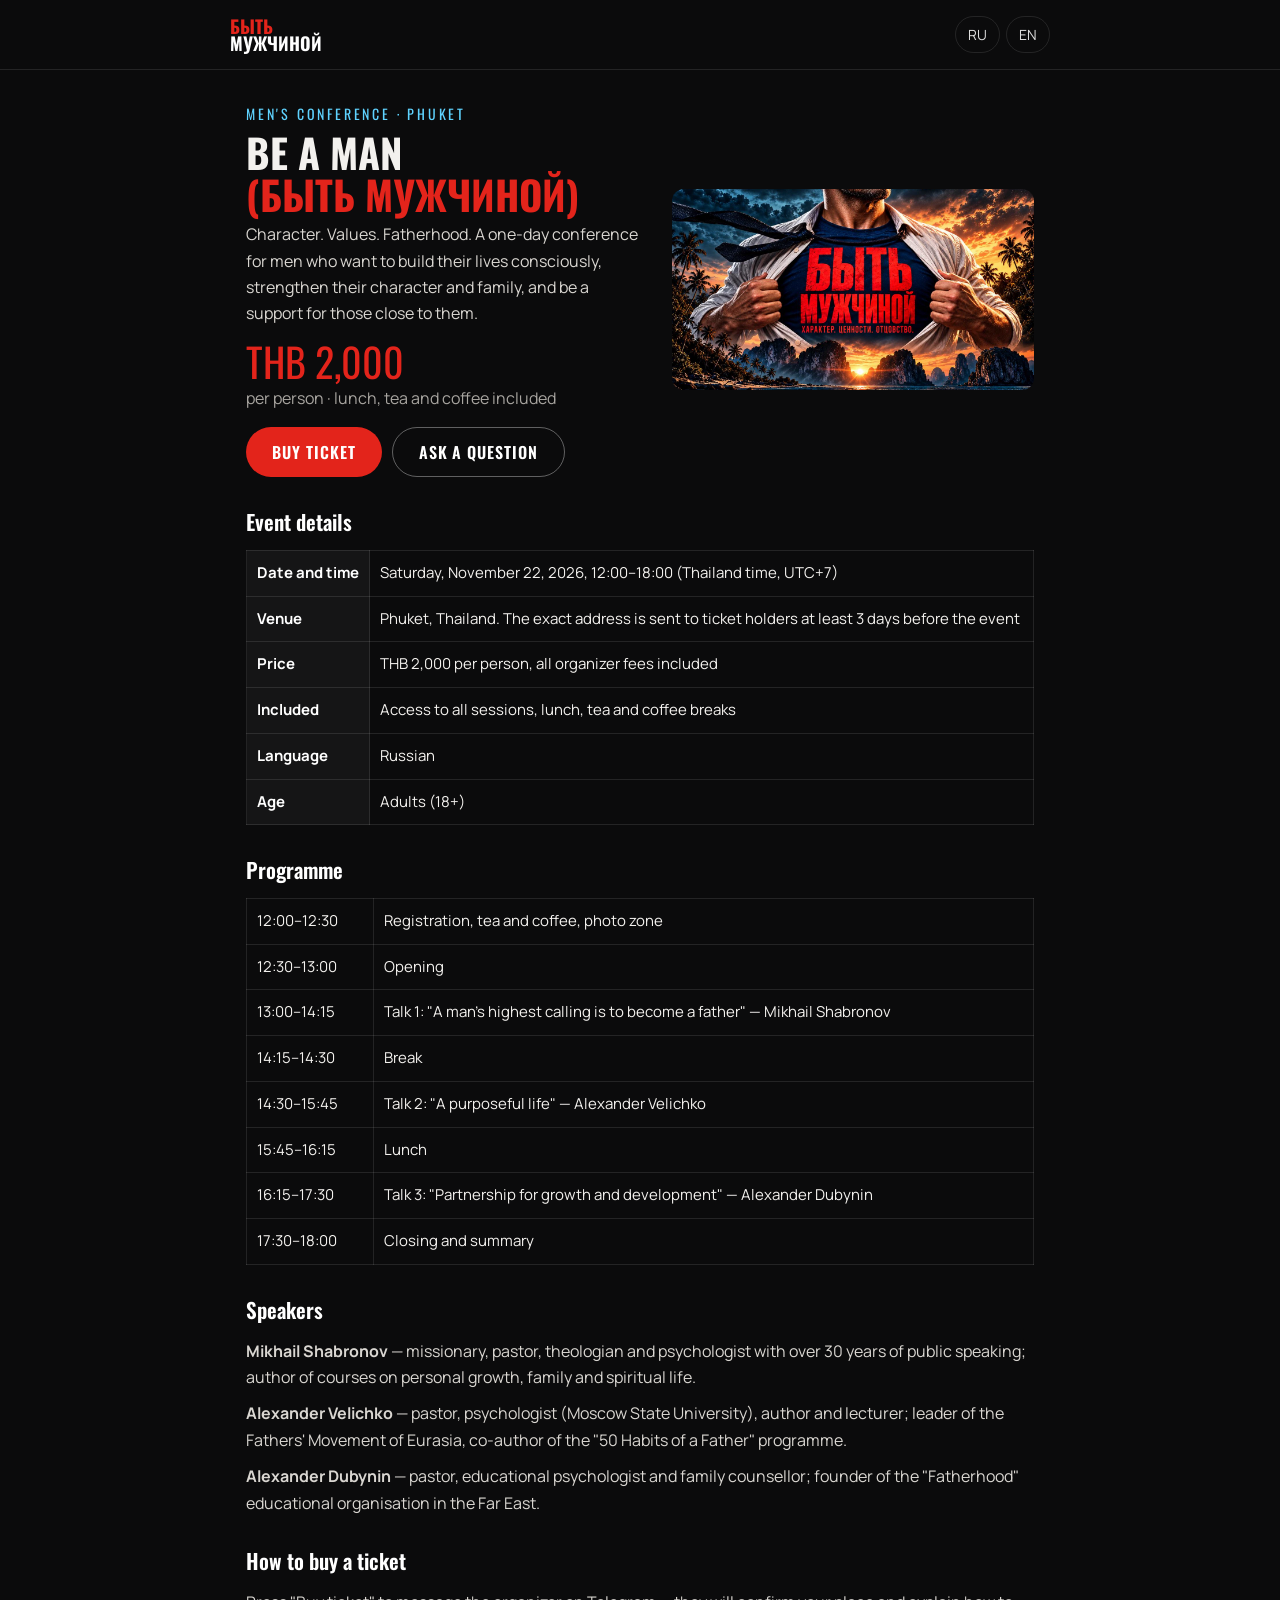
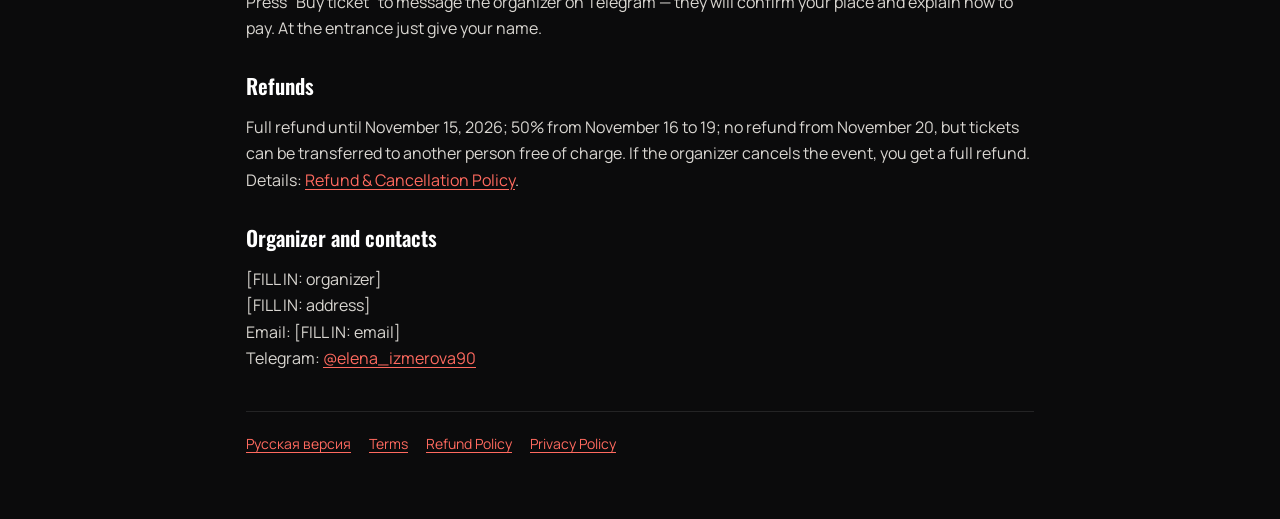
==== en.html @ 82b15151 "Под проверку Stripe: данные организатора в одном месте (legal/org.js), контакты внизу, цена в THB, а" ====
<!doctype html>
<html lang="en">
<head>
<meta charset="utf-8">
<meta name="viewport" content="width=device-width, initial-scale=1">
<title>Be a Man — Men's Conference, Phuket, November 22, 2026</title>
<meta name="description" content="One-day men's conference in Phuket on November 22, 2026. Character, values, fatherhood. Ticket THB 2,000, lunch included.">
<link rel="alternate" hreflang="ru" href="https://bemen.club/">
<script src="legal/org.js"></script>
<link href="https://fonts.googleapis.com/css2?family=Oswald:wght@600;700&family=Manrope:wght@400;600&display=swap" rel="stylesheet">
<link rel="stylesheet" href="legal/legal.css">
<style>
.hero{display:grid;grid-template-columns:1.1fr 1fr;gap:28px;align-items:center;margin-bottom:12px}
.hero img{width:100%;height:auto;border-radius:12px;display:block}
.kick{color:#5fd3ff;font-family:'Oswald',Impact,sans-serif;text-transform:uppercase;letter-spacing:.2em;font-size:14px;margin-bottom:6px}
.price{font-family:'Oswald',Impact,sans-serif;font-size:40px;color:var(--red);line-height:1;margin:14px 0 4px}
.cta{display:flex;flex-wrap:wrap;gap:10px;margin-top:16px}
.ghost{background:transparent;border:1.5px solid rgba(255,255,255,.35)}
.alt{display:inline-block;margin-top:10px;font-size:14px;color:var(--muted)}
.alt[hidden]{display:none}
@media (max-width:700px){.hero{grid-template-columns:1fr}}
</style>
</head>
<body>
<div class="top"><div class="in"><a class="logo" href="/"><b>Быть</b>мужчиной</a><nav class="lang"><a href="/" lang="ru">RU</a><a href="en.html">EN</a></nav></div></div>
<main>
<section class="hero">
  <div>
    <p class="kick">Men's conference · Phuket</p>
    <h1>Be a Man<br><span style="color:var(--red)">(Быть мужчиной)</span></h1>
    <p>Character. Values. Fatherhood. A one-day conference for men who want to build their lives consciously, strengthen their character and family, and be a support for those close to them.</p>
    <p class="price">THB 2,000</p>
    <p style="color:var(--muted)">per person · lunch, tea and coffee included</p>
    <div class="cta">
      <a class="btn" id="buy" href="#">Buy ticket</a>
      <a class="btn ghost" id="ask" href="#" target="_blank" rel="noopener">Ask a question</a>
    </div>
    <a class="alt" id="alt" href="#" target="_blank" rel="noopener" hidden>Card not accepted? Other payment options →</a>
  </div>
  <img src="img/hero-wide.webp" alt="A man opening his shirt to reveal the words 'Be a Man. Character. Values. Fatherhood.'" width="1254" height="695">
</section>

<h2>Event details</h2>
<table>
<tr><th>Date and time</th><td>Saturday, November 22, 2026, 12:00–18:00 (Thailand time, UTC+7)</td></tr>
<tr><th>Venue</th><td>Phuket, Thailand. The exact address is sent to ticket holders at least 3 days before the event</td></tr>
<tr><th>Price</th><td>THB 2,000 per person, all organizer fees included</td></tr>
<tr><th>Included</th><td>Access to all sessions, lunch, tea and coffee breaks</td></tr>
<tr><th>Language</th><td>Russian</td></tr>
<tr><th>Age</th><td>Adults (18+)</td></tr>
</table>

<h2>Programme</h2>
<table>
<tr><td>12:00–12:30</td><td>Registration, tea and coffee, photo zone</td></tr>
<tr><td>12:30–13:00</td><td>Opening</td></tr>
<tr><td>13:00–14:15</td><td>Talk 1: "A man's highest calling is to become a father" — Mikhail Shabronov</td></tr>
<tr><td>14:15–14:30</td><td>Break</td></tr>
<tr><td>14:30–15:45</td><td>Talk 2: "A purposeful life" — Alexander Velichko</td></tr>
<tr><td>15:45–16:15</td><td>Lunch</td></tr>
<tr><td>16:15–17:30</td><td>Talk 3: "Partnership for growth and development" — Alexander Dubynin</td></tr>
<tr><td>17:30–18:00</td><td>Closing and summary</td></tr>
</table>

<h2>Speakers</h2>
<p><b>Mikhail Shabronov</b> — missionary, pastor, theologian and psychologist with over 30 years of public speaking; author of courses on personal growth, family and spiritual life.</p>
<p><b>Alexander Velichko</b> — pastor, psychologist (Moscow State University), author and lecturer; leader of the Fathers' Movement of Eurasia, co-author of the "50 Habits of a Father" programme.</p>
<p><b>Alexander Dubynin</b> — pastor, educational psychologist and family counsellor; founder of the "Fatherhood" educational organisation in the Far East.</p>

<h2>How to buy a ticket</h2>
<p id="how">Press "Buy ticket", pay by card on the secure Stripe checkout page, and you will receive a receipt by email — this is your ticket. Your name is added to the attendee list; at the entrance just give your name. No physical ticket is needed.</p>

<h2>Refunds</h2>
<p>Full refund until November 15, 2026; 50% from November 16 to 19; no refund from November 20, but tickets can be transferred to another person free of charge. If the organizer cancels the event, you get a full refund. Details: <a href="legal/refund.html#en">Refund &amp; Cancellation Policy</a>.</p>

<h2>Organizer and contacts</h2>
<p><span data-org="nameEn">[FILL IN: organizer]</span><span data-org-if="reg" hidden>, reg. no. <span data-org="reg"></span></span><br>
<span data-org="address">[FILL IN: address]</span><br>
Email: <span data-org="email">[FILL IN: email]</span><span data-org-if="phone" hidden> · Phone: <span data-org="phone"></span></span><br>
Telegram: <a href="https://t.me/elena_izmerova90">@elena_izmerova90</a></p>

<div class="links"><a href="/" lang="ru">Русская версия</a><a href="legal/terms.html#en">Terms</a><a href="legal/refund.html#en">Refund Policy</a><a href="legal/privacy.html#en">Privacy Policy</a></div>
</main>
<script>
(() => {
  const tg = t => 'https://t.me/elena_izmerova90?text=' + encodeURIComponent(t);
  const buy = document.getElementById('buy');
  document.getElementById('ask').href = tg('Hello! I have a question about the "Be a Man" conference on November 22.');
  if (window.PAY_LINK) {
    buy.href = window.PAY_LINK;
    const alt = document.getElementById('alt');
    alt.href = tg('Hello! I want to buy a ticket for "Be a Man" on November 22, but my card is not accepted. How else can I pay?');
    alt.hidden = false;
  } else {
    buy.href = tg('Hello! I want to buy a ticket for the "Be a Man" conference on November 22. How can I pay?');
    buy.target = '_blank'; buy.rel = 'noopener';
    document.getElementById('how').textContent = 'Press "Buy ticket" to message the organizer on Telegram — they will confirm your place and explain how to pay. At the entrance just give your name.';
  }
})();
</script>
</body>
</html>
---- legal/legal.css ----
:root{--bg:#0b0b0c;--text:#f3f1ee;--muted:#a8a5a0;--red:#e3241b;--line:rgba(255,255,255,.1)}
*{box-sizing:border-box;margin:0;padding:0}
body{background:var(--bg);color:var(--text);font-family:'Manrope',system-ui,sans-serif;font-size:16px;line-height:1.65;-webkit-text-size-adjust:100%}
a{color:#ff6a5f;text-underline-offset:3px}
.top{border-bottom:1px solid var(--line);padding:16px}
.top .in{max-width:820px;margin:0 auto;display:flex;align-items:center;justify-content:space-between;gap:12px;flex-wrap:wrap}
.logo{font-family:'Oswald',Impact,sans-serif;font-weight:700;text-transform:uppercase;line-height:.9;font-size:18px;color:#fff;text-decoration:none}
.logo b{color:var(--red);display:block}
.lang{display:flex;gap:6px}
.lang a{padding:6px 12px;border:1px solid var(--line);border-radius:999px;color:#ddd;text-decoration:none;font-size:14px}
main{max-width:820px;margin:0 auto;padding:32px 16px 64px}
h1{font-family:'Oswald',Impact,sans-serif;text-transform:uppercase;font-size:clamp(28px,5vw,40px);line-height:1.05;margin-bottom:6px}
.upd{color:var(--muted);font-size:14px;margin-bottom:28px}
h2{font-family:'Oswald',Impact,sans-serif;font-weight:600;font-size:21px;margin:28px 0 10px;color:#fff}
p,li{color:#d9d6d1;margin-bottom:10px}
ul{padding-left:20px;margin-bottom:10px}
.box{border:1px solid rgba(227,36,27,.5);background:rgba(227,36,27,.08);border-radius:12px;padding:16px 18px;margin:18px 0}
.box p:last-child{margin-bottom:0}
table{width:100%;border-collapse:collapse;margin:10px 0 16px;font-size:15px}
td,th{border:1px solid var(--line);padding:10px;text-align:left;vertical-align:top}
th{color:#fff;background:rgba(255,255,255,.04)}
.en{margin-top:56px;padding-top:32px;border-top:2px solid var(--line)}
.links{margin-top:40px;padding-top:20px;border-top:1px solid var(--line);font-size:14px;color:var(--muted);display:flex;flex-wrap:wrap;gap:8px 18px}
.btn{display:inline-flex;align-items:center;justify-content:center;min-height:50px;padding:0 26px;border-radius:999px;background:var(--red);color:#fff;text-decoration:none;font-family:'Oswald',Impact,sans-serif;text-transform:uppercase;letter-spacing:.06em;font-weight:600}
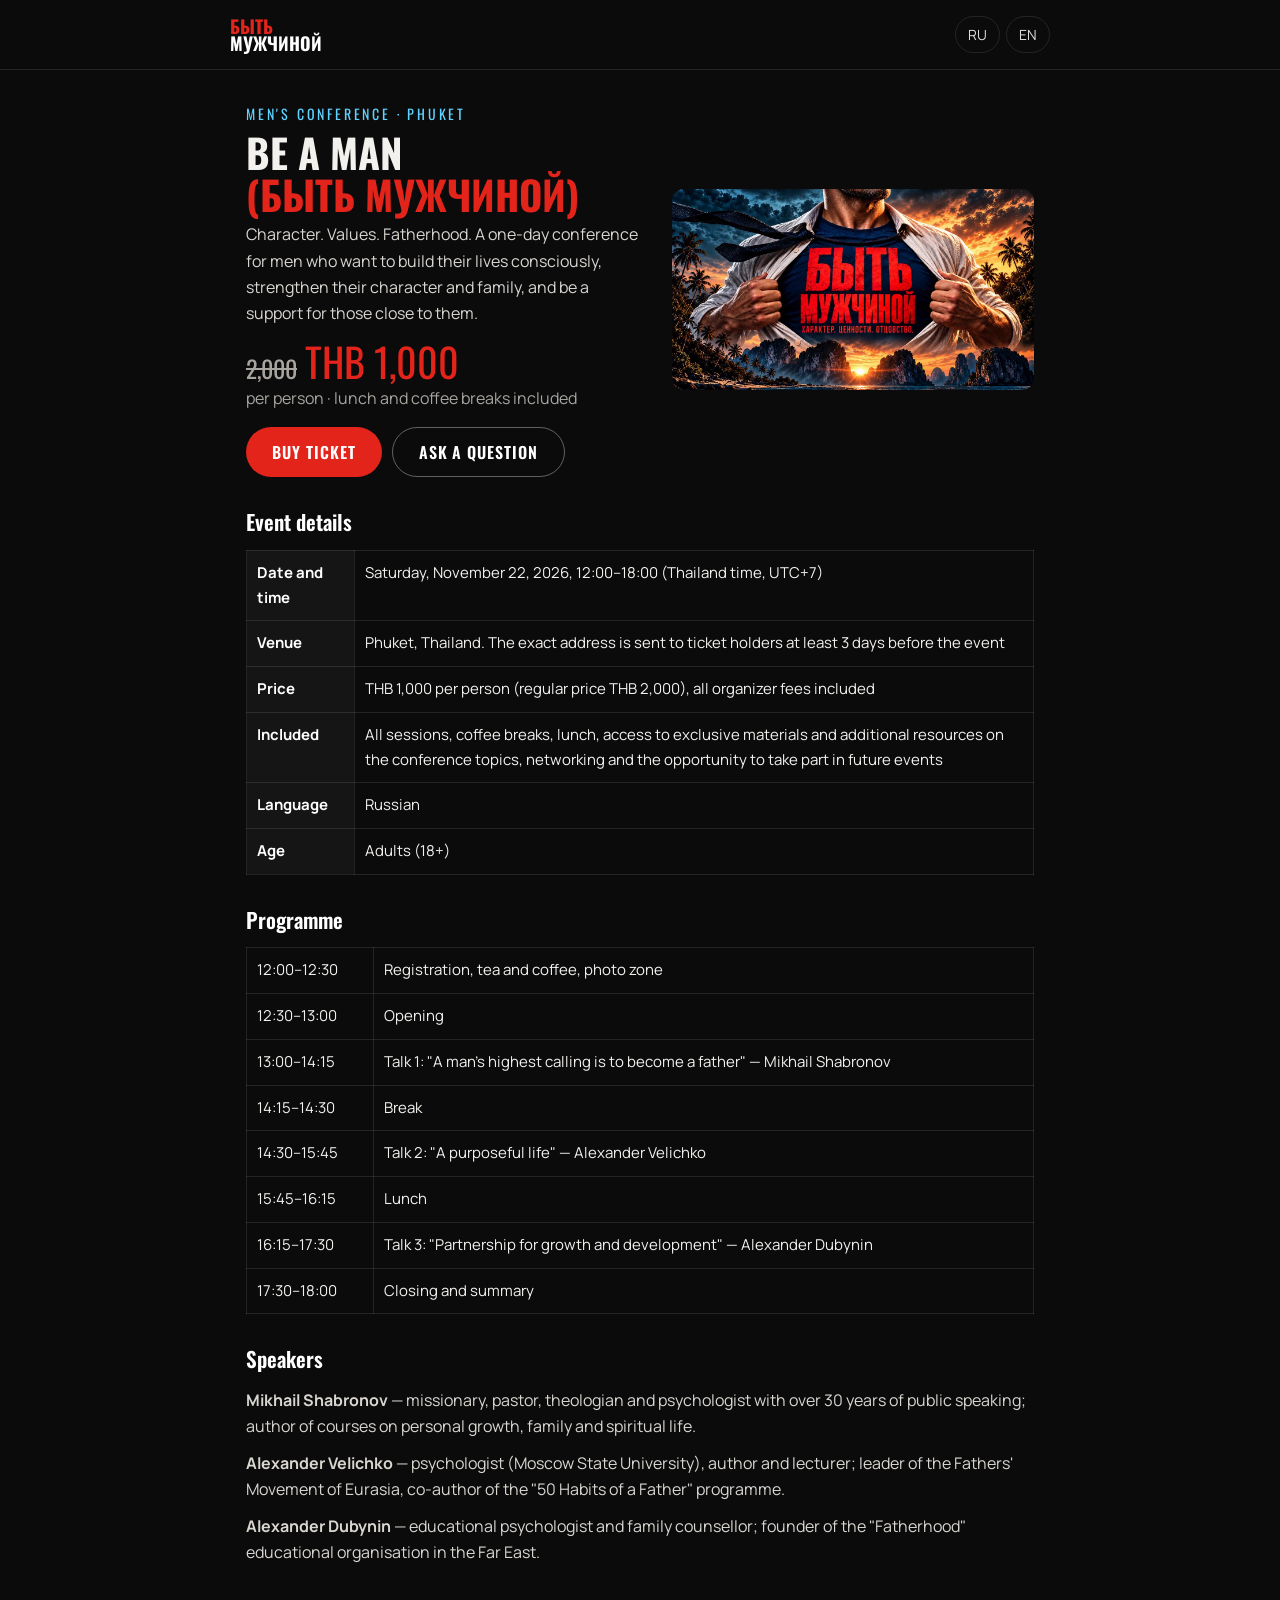
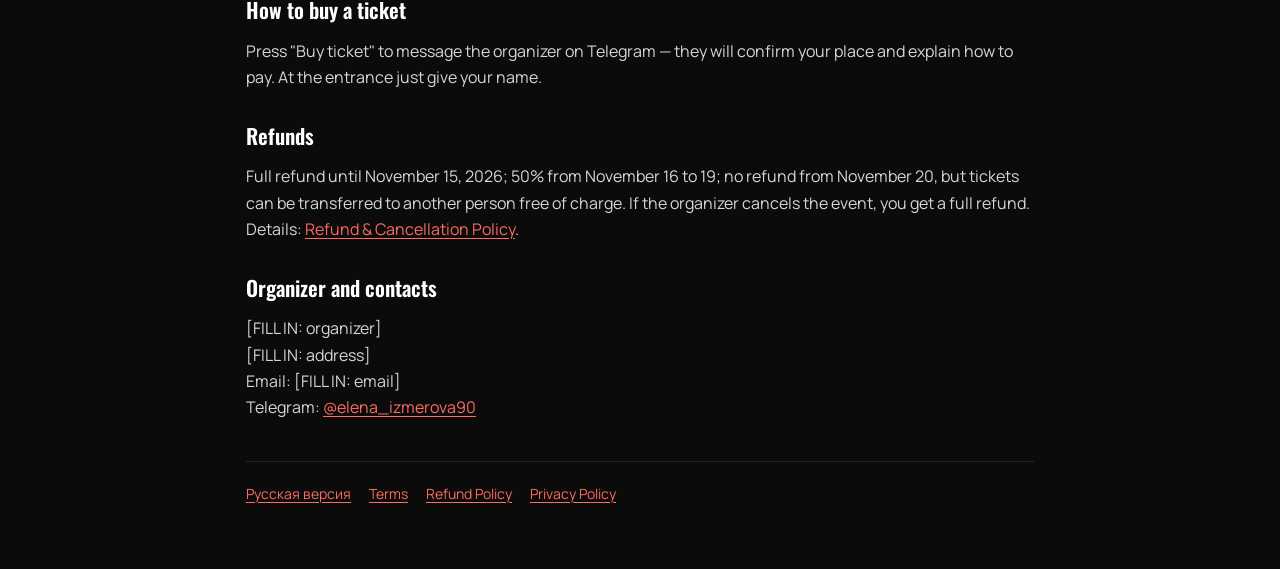
==== commit 9495b2d6: "Цена 1000 вместо 2000, что входит в билет, видео у Шабронова и Дубынина, «пастор» убран у Величко и " ====
--- a/en.html
+++ b/en.html
@@ -4,7 +4,7 @@
 <meta charset="utf-8">
 <meta name="viewport" content="width=device-width, initial-scale=1">
 <title>Be a Man — Men's Conference, Phuket, November 22, 2026</title>
-<meta name="description" content="One-day men's conference in Phuket on November 22, 2026. Character, values, fatherhood. Ticket THB 2,000, lunch included.">
+<meta name="description" content="One-day men's conference in Phuket on November 22, 2026. Character, values, fatherhood. Ticket THB 1,000, lunch included.">
 <link rel="alternate" hreflang="ru" href="https://bemen.club/">
 <script src="legal/org.js"></script>
 <link href="https://fonts.googleapis.com/css2?family=Oswald:wght@600;700&family=Manrope:wght@400;600&display=swap" rel="stylesheet">
@@ -29,8 +29,8 @@
     <p class="kick">Men's conference · Phuket</p>
     <h1>Be a Man<br><span style="color:var(--red)">(Быть мужчиной)</span></h1>
     <p>Character. Values. Fatherhood. A one-day conference for men who want to build their lives consciously, strengthen their character and family, and be a support for those close to them.</p>
-    <p class="price">THB 2,000</p>
-    <p style="color:var(--muted)">per person · lunch, tea and coffee included</p>
+    <p class="price"><s style="color:var(--muted);font-size:.6em;margin-right:8px">2,000</s>THB 1,000</p>
+    <p style="color:var(--muted)">per person · lunch and coffee breaks included</p>
     <div class="cta">
       <a class="btn" id="buy" href="#">Buy ticket</a>
       <a class="btn ghost" id="ask" href="#" target="_blank" rel="noopener">Ask a question</a>
@@ -44,8 +44,8 @@
 <table>
 <tr><th>Date and time</th><td>Saturday, November 22, 2026, 12:00–18:00 (Thailand time, UTC+7)</td></tr>
 <tr><th>Venue</th><td>Phuket, Thailand. The exact address is sent to ticket holders at least 3 days before the event</td></tr>
-<tr><th>Price</th><td>THB 2,000 per person, all organizer fees included</td></tr>
-<tr><th>Included</th><td>Access to all sessions, lunch, tea and coffee breaks</td></tr>
+<tr><th>Price</th><td>THB 1,000 per person (regular price THB 2,000), all organizer fees included</td></tr>
+<tr><th>Included</th><td>All sessions, coffee breaks, lunch, access to exclusive materials and additional resources on the conference topics, networking and the opportunity to take part in future events</td></tr>
 <tr><th>Language</th><td>Russian</td></tr>
 <tr><th>Age</th><td>Adults (18+)</td></tr>
 </table>
@@ -64,8 +64,8 @@
 
 <h2>Speakers</h2>
 <p><b>Mikhail Shabronov</b> — missionary, pastor, theologian and psychologist with over 30 years of public speaking; author of courses on personal growth, family and spiritual life.</p>
-<p><b>Alexander Velichko</b> — pastor, psychologist (Moscow State University), author and lecturer; leader of the Fathers' Movement of Eurasia, co-author of the "50 Habits of a Father" programme.</p>
-<p><b>Alexander Dubynin</b> — pastor, educational psychologist and family counsellor; founder of the "Fatherhood" educational organisation in the Far East.</p>
+<p><b>Alexander Velichko</b> — psychologist (Moscow State University), author and lecturer; leader of the Fathers' Movement of Eurasia, co-author of the "50 Habits of a Father" programme.</p>
+<p><b>Alexander Dubynin</b> — educational psychologist and family counsellor; founder of the "Fatherhood" educational organisation in the Far East.</p>
 
 <h2>How to buy a ticket</h2>
 <p id="how">Press "Buy ticket", pay by card on the secure Stripe checkout page, and you will receive a receipt by email — this is your ticket. Your name is added to the attendee list; at the entrance just give your name. No physical ticket is needed.</p>
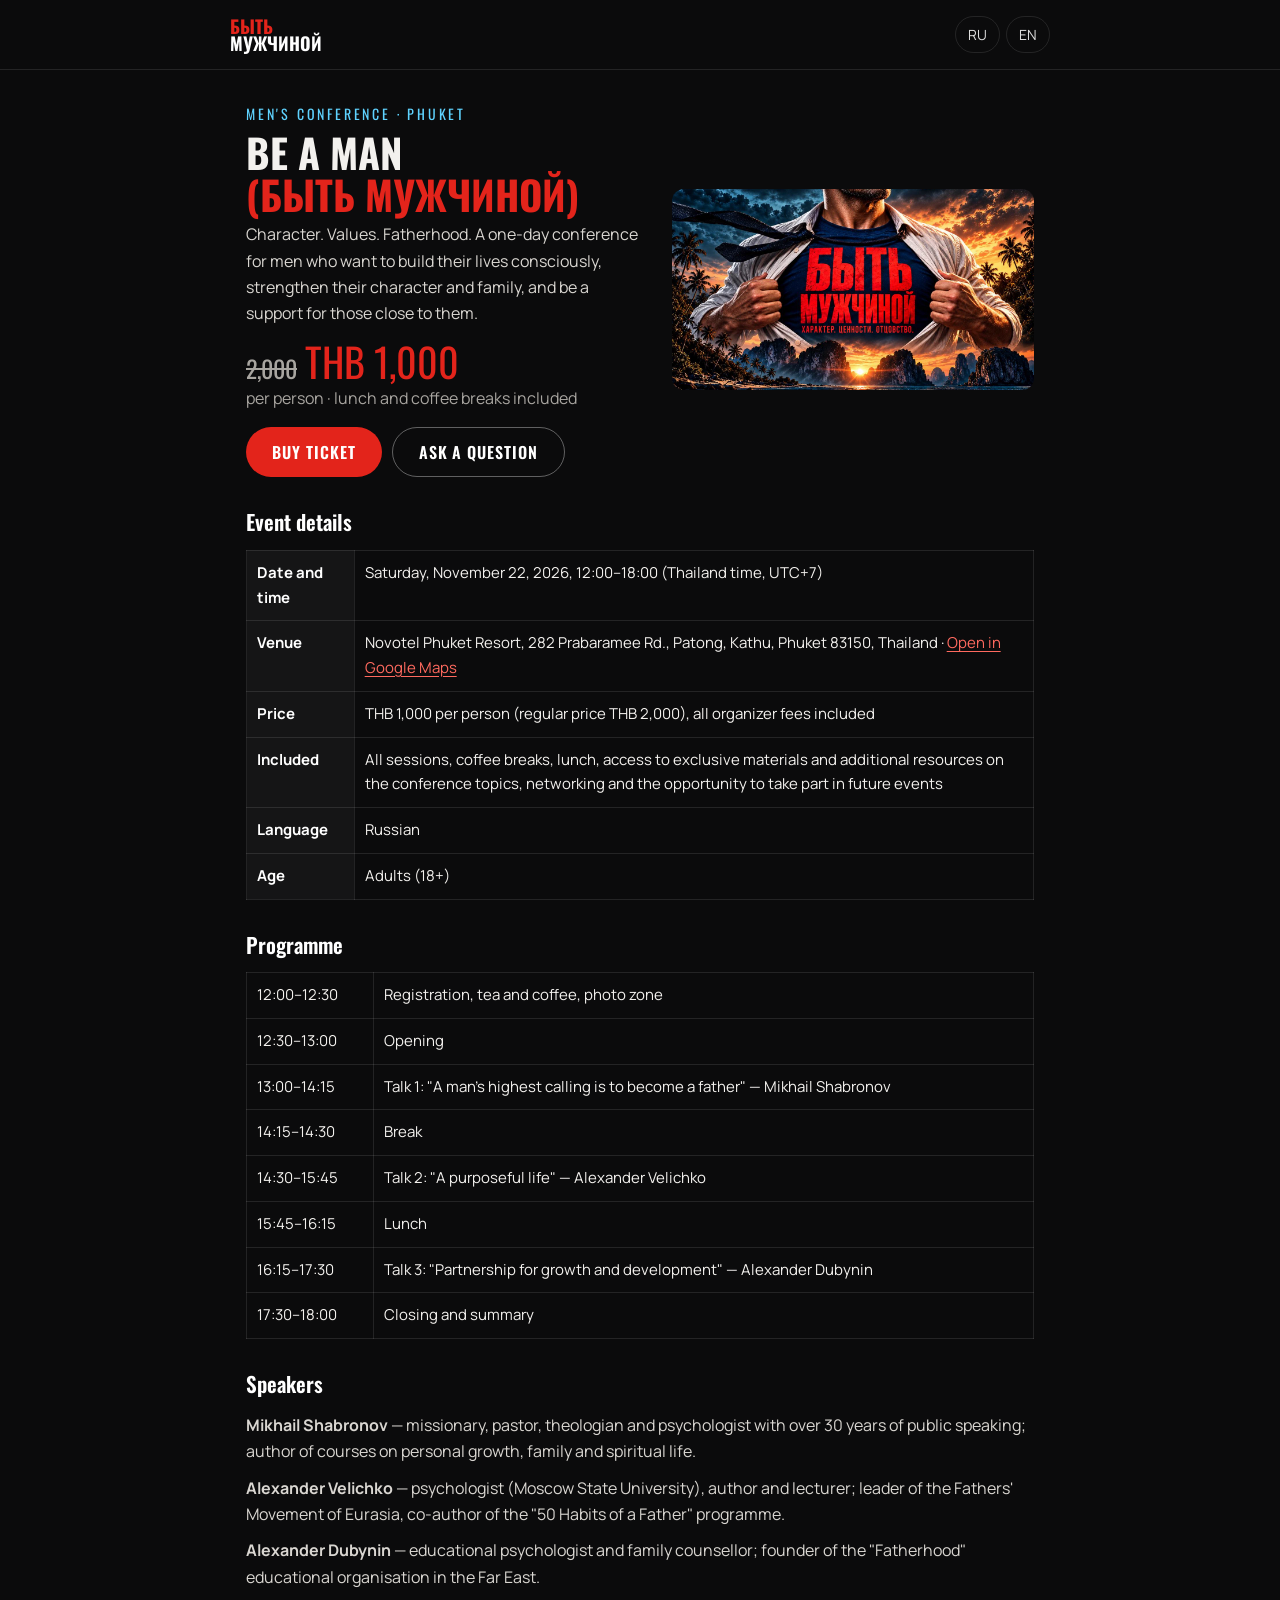
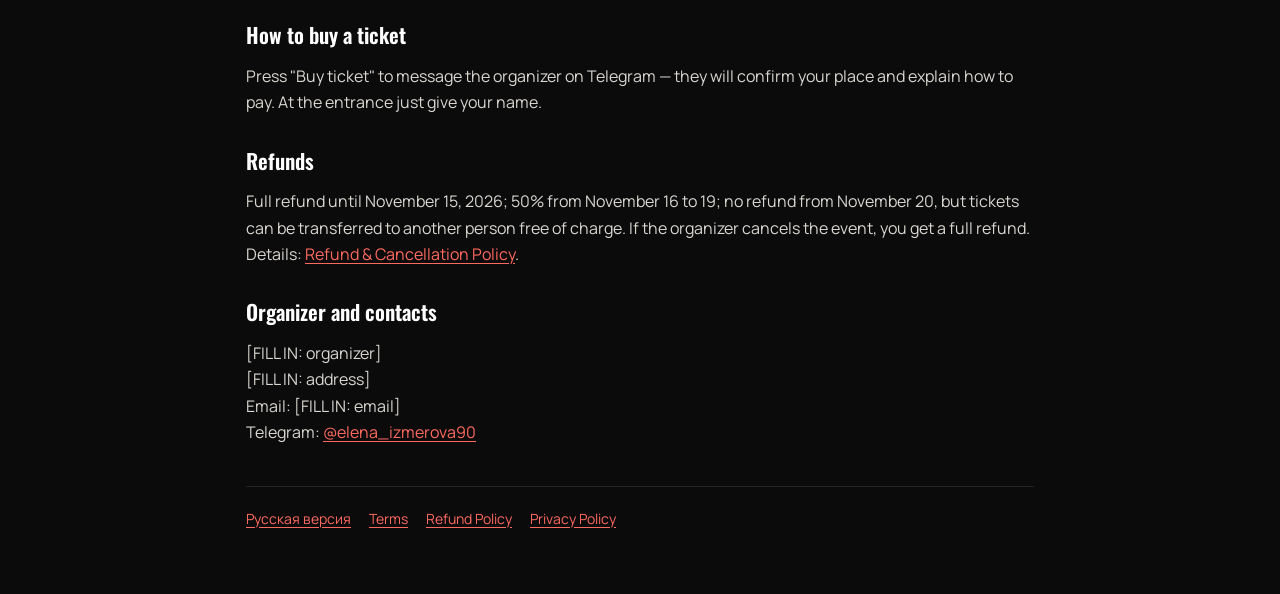
==== commit 86142906: "Место проведения: Novotel Phuket Resort, Патонг — первый экран, блок с картой, вкладка «Место», вопр" ====
--- a/en.html
+++ b/en.html
@@ -43,7 +43,7 @@
 <h2>Event details</h2>
 <table>
 <tr><th>Date and time</th><td>Saturday, November 22, 2026, 12:00–18:00 (Thailand time, UTC+7)</td></tr>
-<tr><th>Venue</th><td>Phuket, Thailand. The exact address is sent to ticket holders at least 3 days before the event</td></tr>
+<tr><th>Venue</th><td>Novotel Phuket Resort, 282 Prabaramee Rd., Patong, Kathu, Phuket 83150, Thailand · <a href="https://maps.app.goo.gl/HiskbSMJtTyX6q1TA">Open in Google Maps</a></td></tr>
 <tr><th>Price</th><td>THB 1,000 per person (regular price THB 2,000), all organizer fees included</td></tr>
 <tr><th>Included</th><td>All sessions, coffee breaks, lunch, access to exclusive materials and additional resources on the conference topics, networking and the opportunity to take part in future events</td></tr>
 <tr><th>Language</th><td>Russian</td></tr>
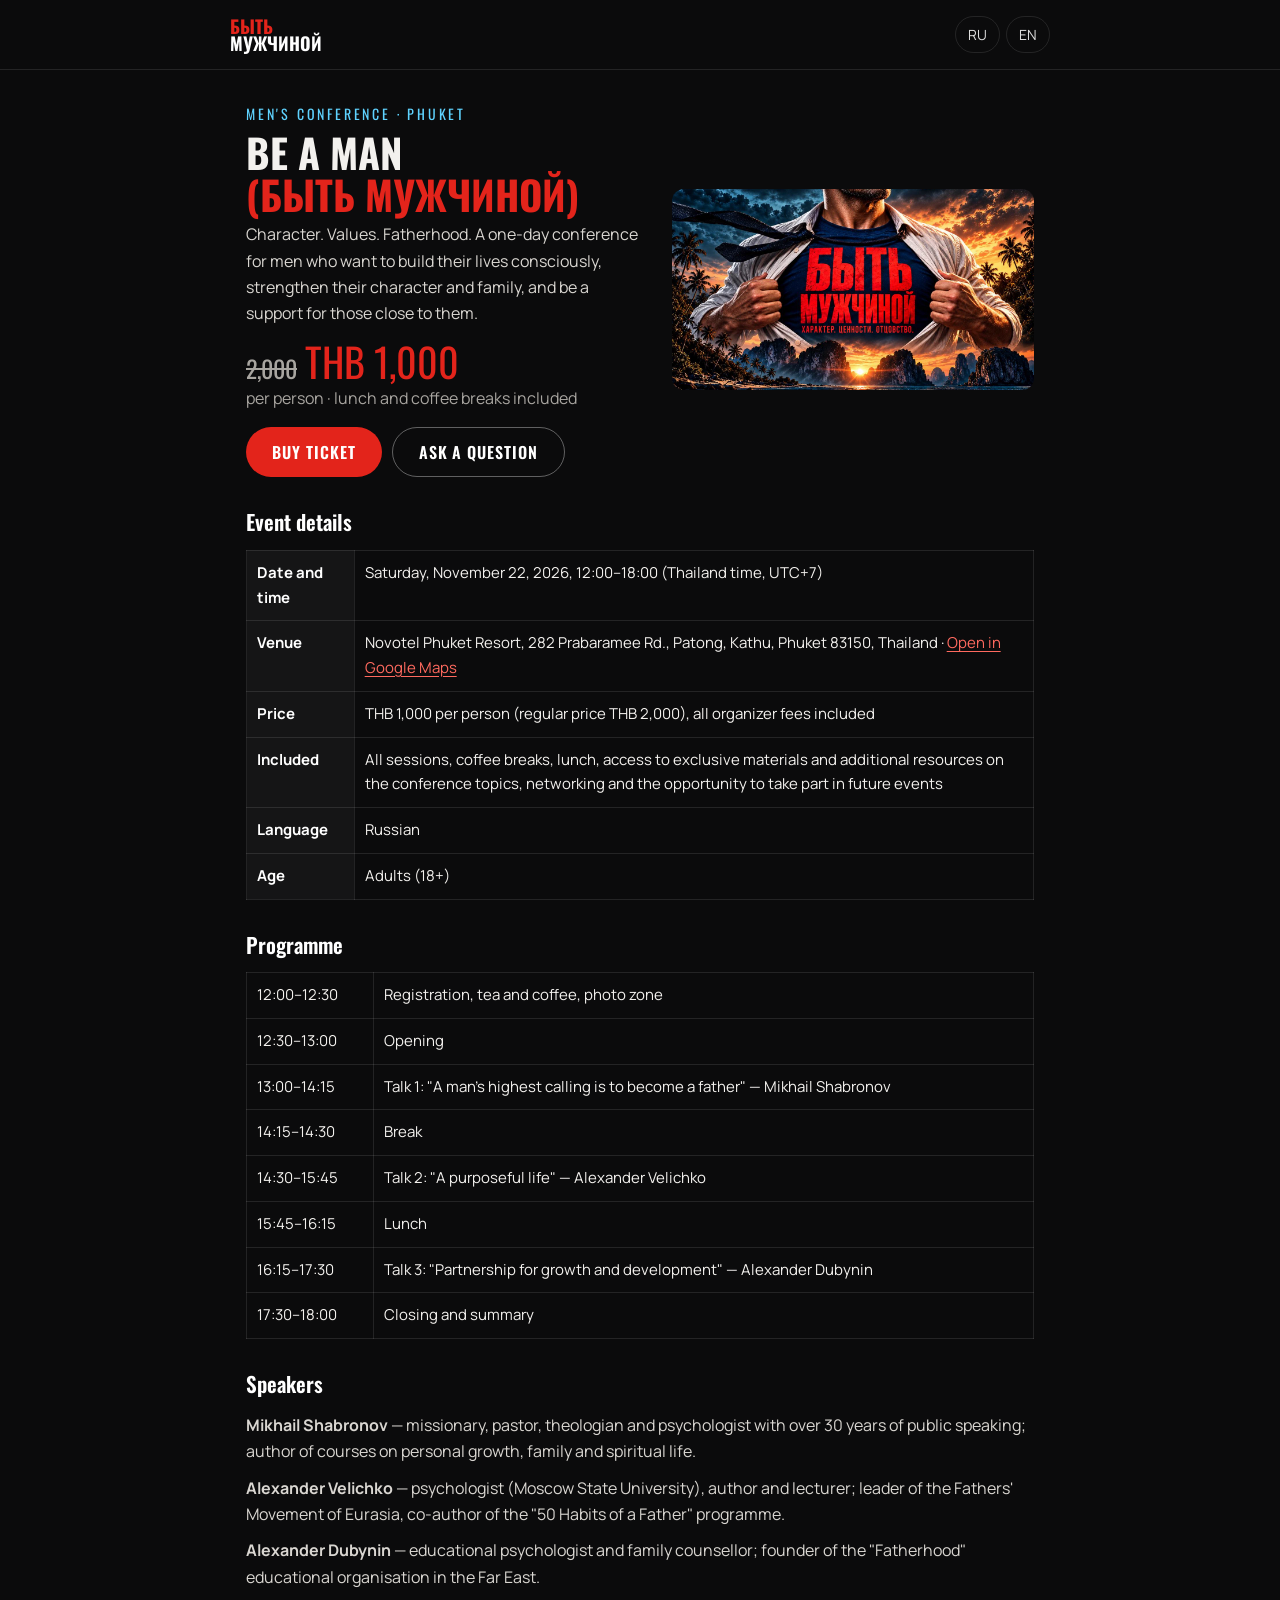
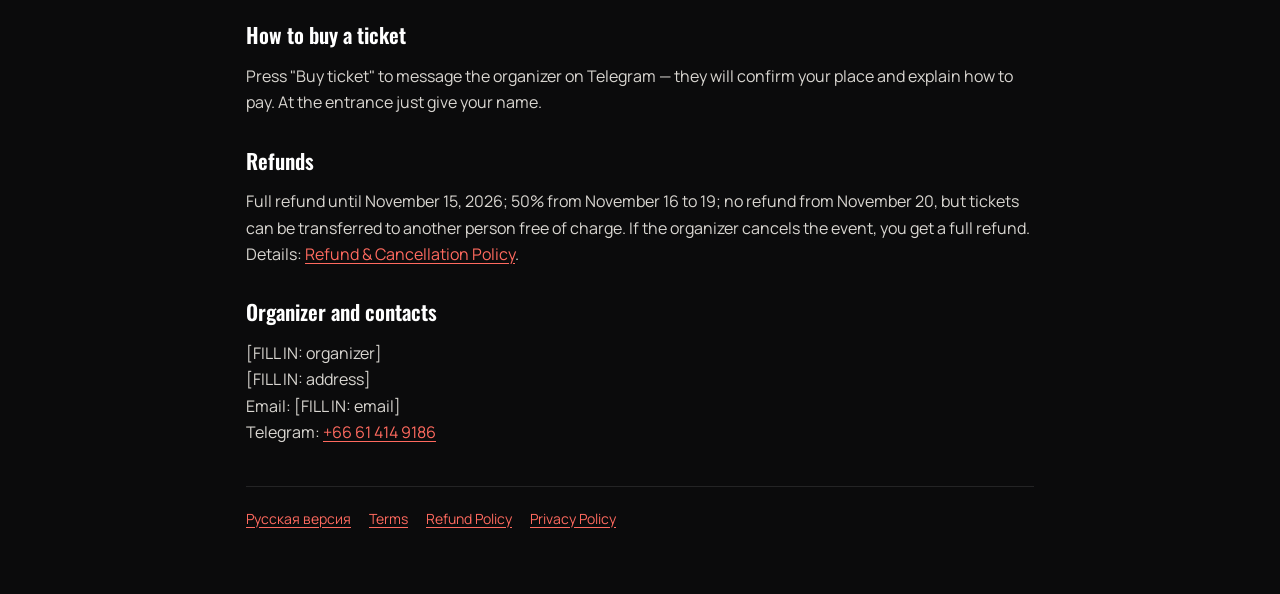
==== commit c74b3e3a: "Telegram: кнопки ведут на +66614149186 вместо @elena_izmerova90 Co-Authored-By: Claude Opus 5.5 <nor" ====
--- a/en.html
+++ b/en.html
@@ -1,6 +1,14 @@
 <!doctype html>
 <html lang="en">
 <head>
+<!-- Google Analytics -->
+<script async src="https://www.googletagmanager.com/gtm.js?id=GTM-KL3QNM4K"></script>
+<script>
+  window.dataLayer = window.dataLayer || [];
+  function gtag(){dataLayer.push(arguments);}
+  gtag('js', new Date());
+</script>
+
 <meta charset="utf-8">
 <meta name="viewport" content="width=device-width, initial-scale=1">
 <title>Be a Man — Men's Conference, Phuket, November 22, 2026</title>
@@ -77,13 +85,13 @@
 <p><span data-org="nameEn">[FILL IN: organizer]</span><span data-org-if="reg" hidden>, reg. no. <span data-org="reg"></span></span><br>
 <span data-org="address">[FILL IN: address]</span><br>
 Email: <span data-org="email">[FILL IN: email]</span><span data-org-if="phone" hidden> · Phone: <span data-org="phone"></span></span><br>
-Telegram: <a href="https://t.me/elena_izmerova90">@elena_izmerova90</a></p>
+Telegram: <a href="https://t.me/+66614149186">+66 61 414 9186</a></p>
 
 <div class="links"><a href="/" lang="ru">Русская версия</a><a href="legal/terms.html#en">Terms</a><a href="legal/refund.html#en">Refund Policy</a><a href="legal/privacy.html#en">Privacy Policy</a></div>
 </main>
 <script>
 (() => {
-  const tg = t => 'https://t.me/elena_izmerova90?text=' + encodeURIComponent(t);
+  const tg = t => 'https://t.me/+66614149186?text=' + encodeURIComponent(t);
   const buy = document.getElementById('buy');
   document.getElementById('ask').href = tg('Hello! I have a question about the "Be a Man" conference on November 22.');
   if (window.PAY_LINK) {
@@ -98,5 +106,6 @@
   }
 })();
 </script>
+<script data-goatcounter="https://stats.84-247-148-135.sslip.io/count" async src="https://stats.84-247-148-135.sslip.io/count.js"></script>
 </body>
 </html>
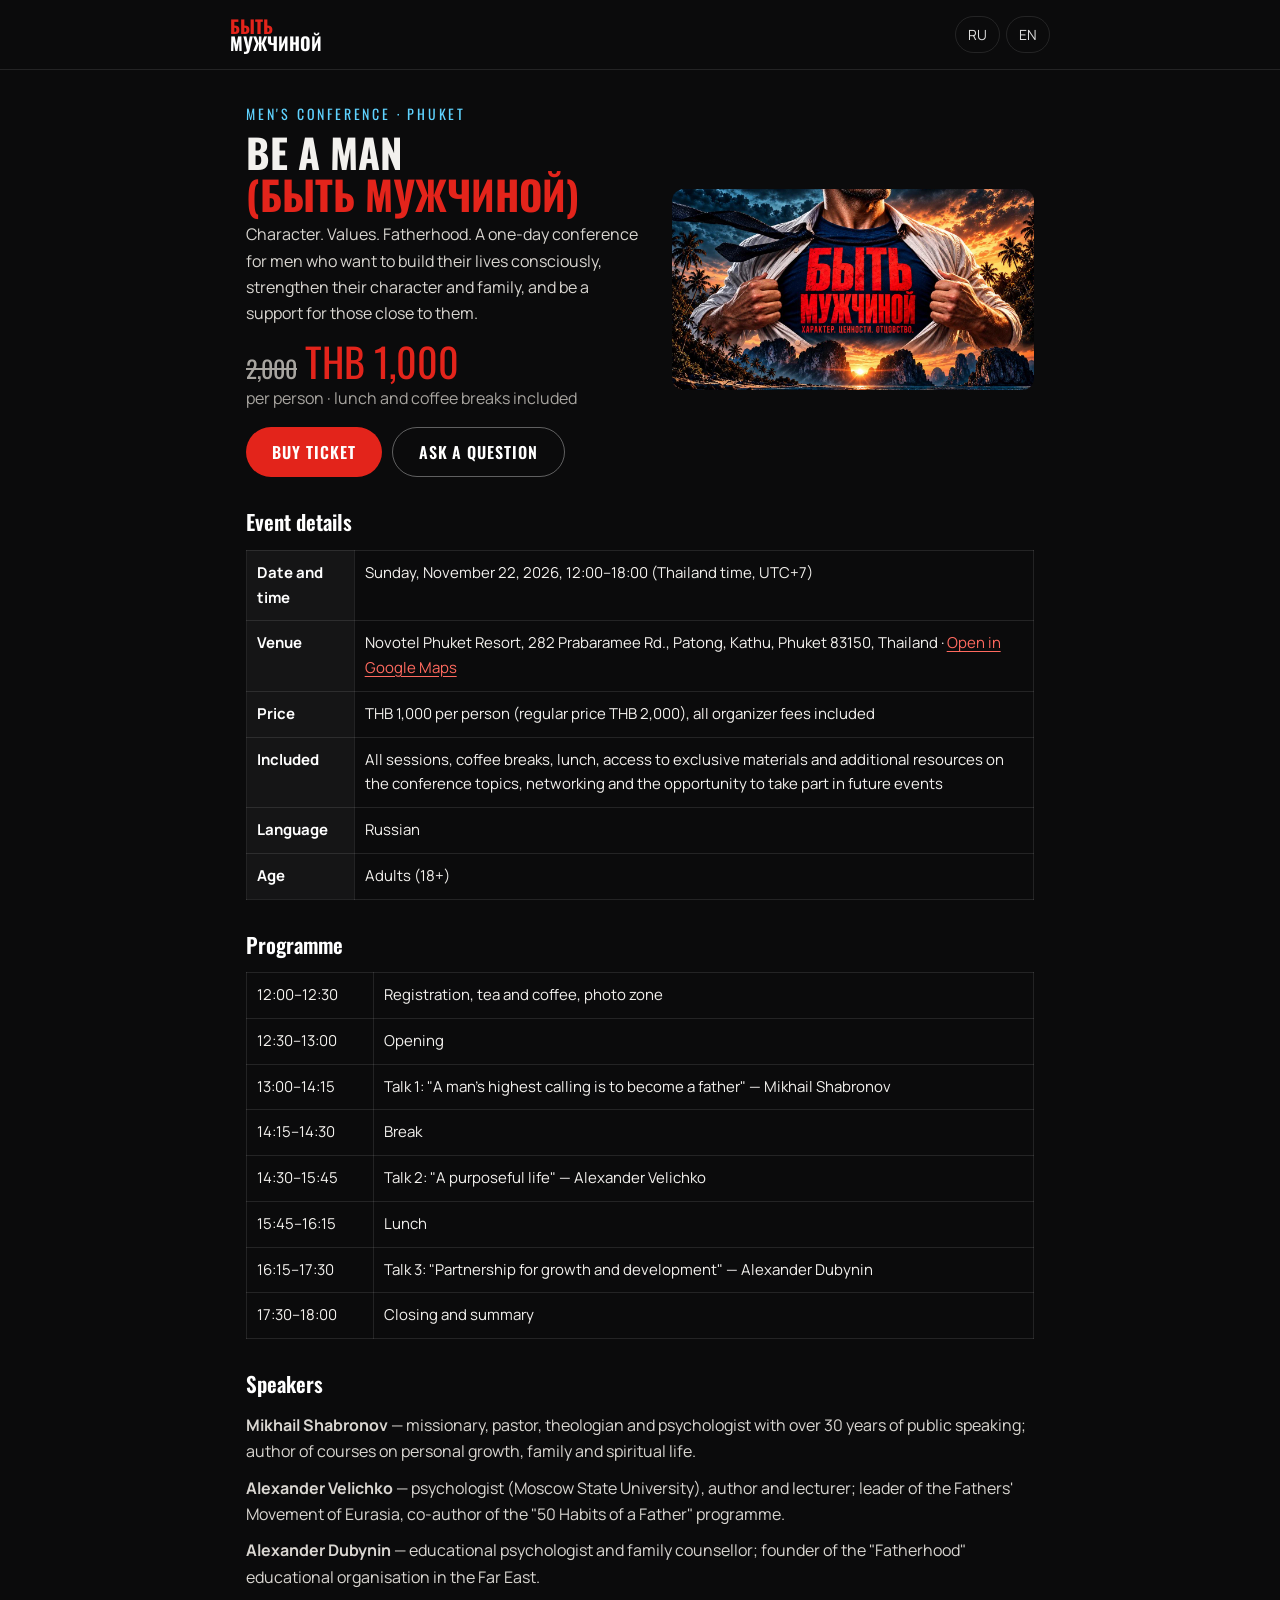
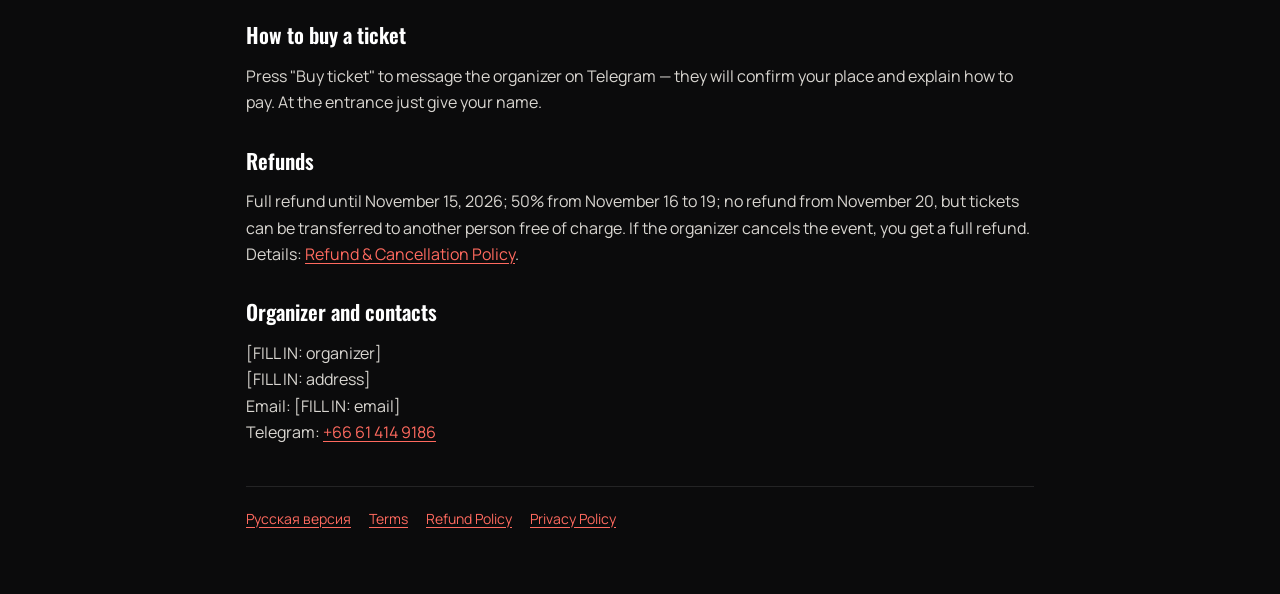
==== commit a9c8f392: "22 ноября 2026 — воскресенье, а не суббота (ru и en) Co-Authored-By: Claude Opus 5.5 <noreply@anthro" ====
--- a/en.html
+++ b/en.html
@@ -50,7 +50,7 @@
 
 <h2>Event details</h2>
 <table>
-<tr><th>Date and time</th><td>Saturday, November 22, 2026, 12:00–18:00 (Thailand time, UTC+7)</td></tr>
+<tr><th>Date and time</th><td>Sunday, November 22, 2026, 12:00–18:00 (Thailand time, UTC+7)</td></tr>
 <tr><th>Venue</th><td>Novotel Phuket Resort, 282 Prabaramee Rd., Patong, Kathu, Phuket 83150, Thailand · <a href="https://maps.app.goo.gl/HiskbSMJtTyX6q1TA">Open in Google Maps</a></td></tr>
 <tr><th>Price</th><td>THB 1,000 per person (regular price THB 2,000), all organizer fees included</td></tr>
 <tr><th>Included</th><td>All sessions, coffee breaks, lunch, access to exclusive materials and additional resources on the conference topics, networking and the opportunity to take part in future events</td></tr>
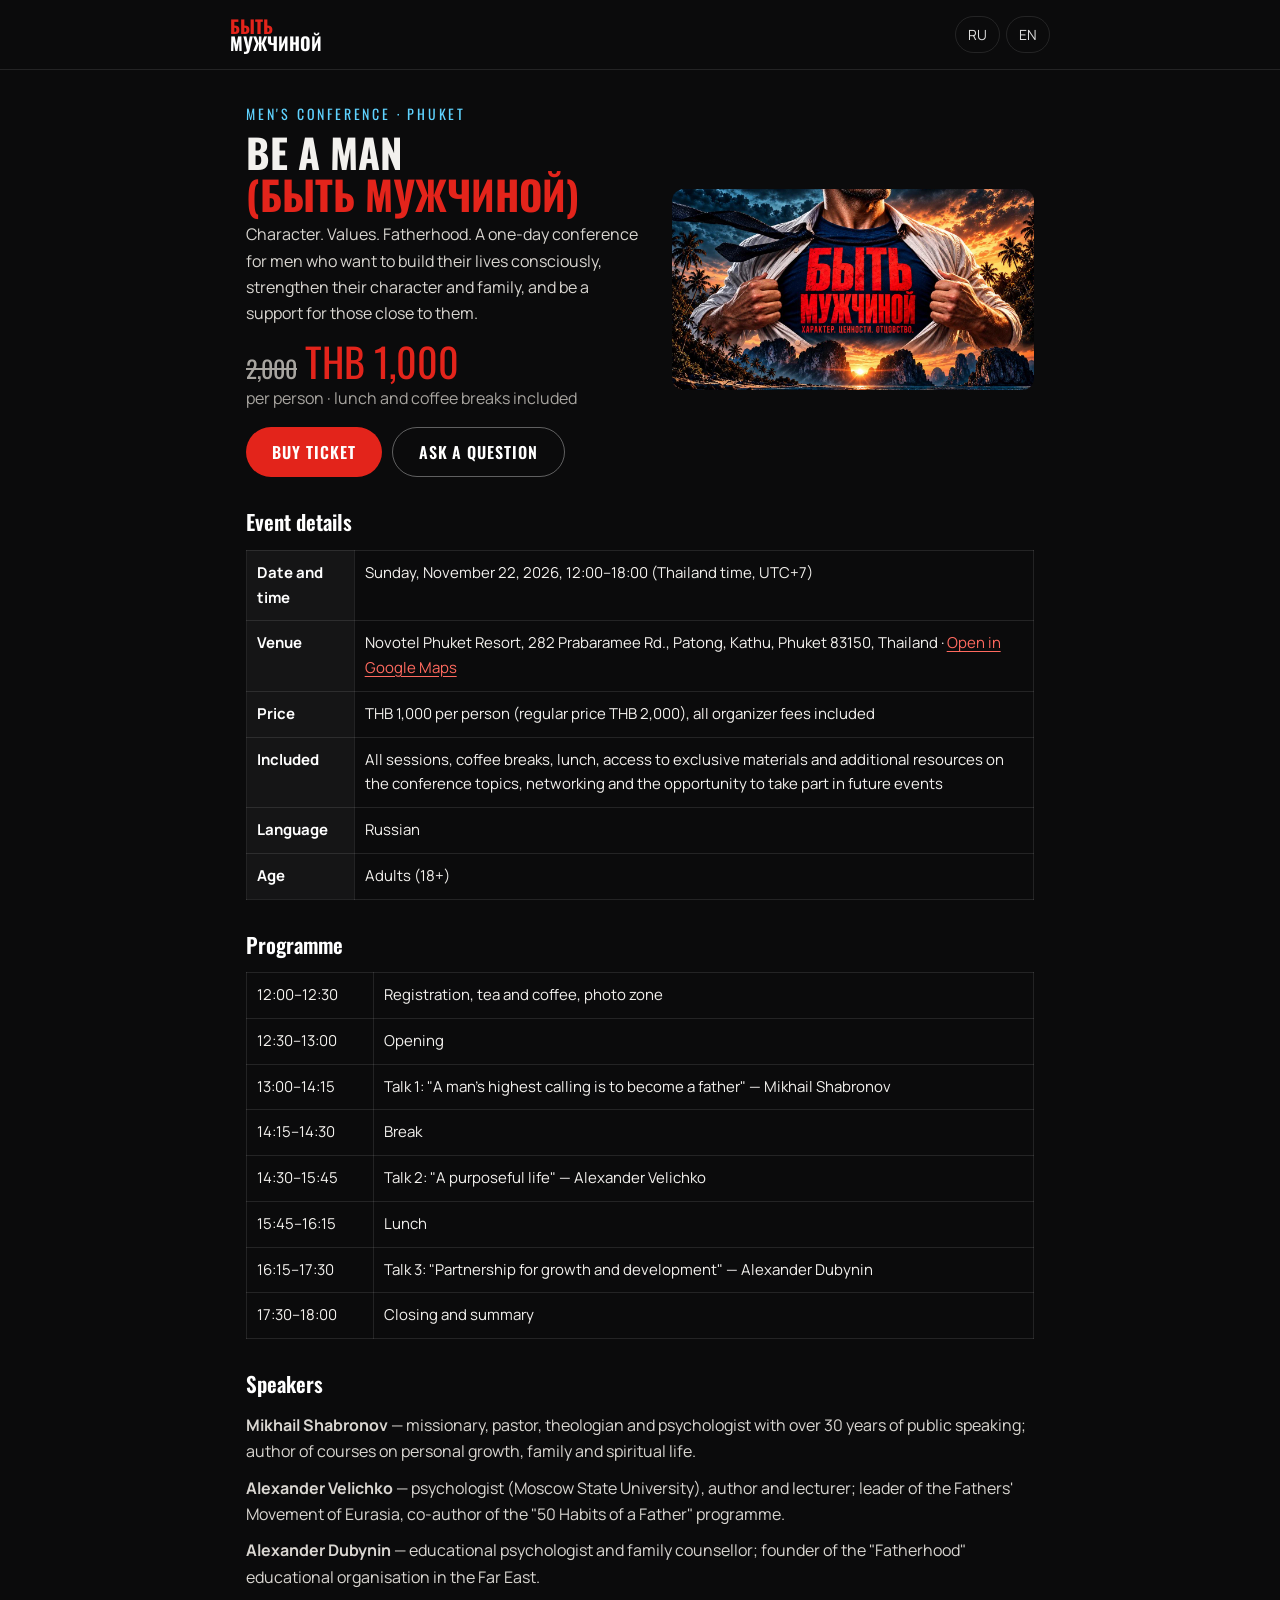
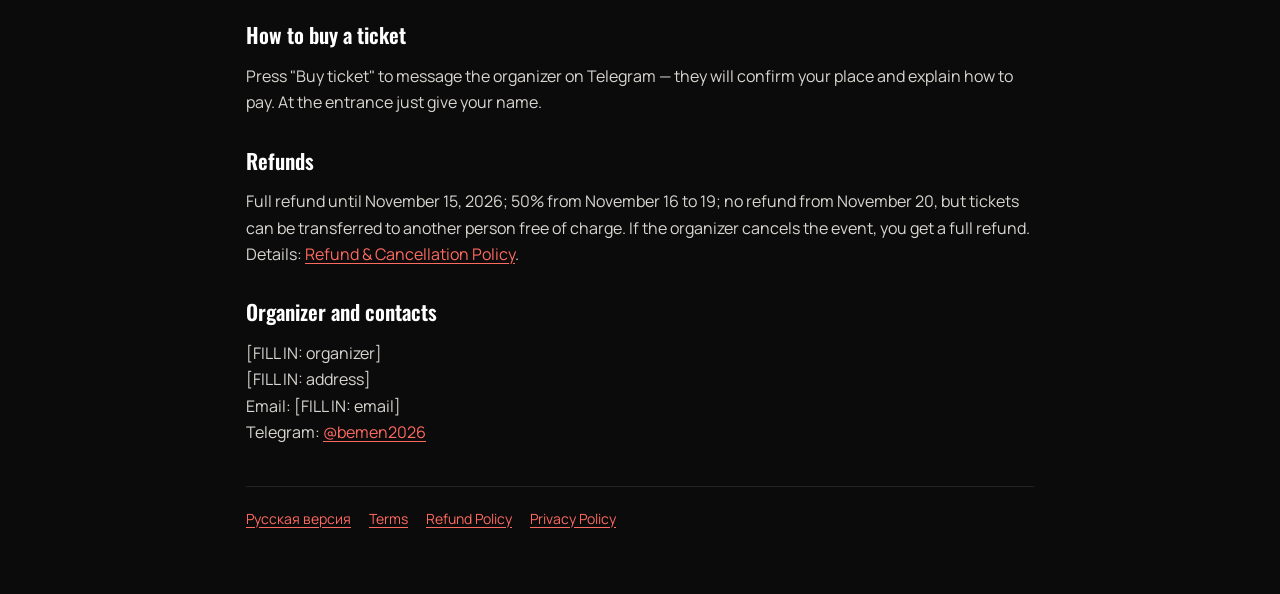
==== commit 436c2710: "Telegram: кнопки ведут на @bemen2026 вместо номера телефона Co-Authored-By: Claude Opus 5.5 <noreply" ====
--- a/en.html
+++ b/en.html
@@ -85,13 +85,13 @@
 <p><span data-org="nameEn">[FILL IN: organizer]</span><span data-org-if="reg" hidden>, reg. no. <span data-org="reg"></span></span><br>
 <span data-org="address">[FILL IN: address]</span><br>
 Email: <span data-org="email">[FILL IN: email]</span><span data-org-if="phone" hidden> · Phone: <span data-org="phone"></span></span><br>
-Telegram: <a href="https://t.me/+66614149186">+66 61 414 9186</a></p>
+Telegram: <a href="https://t.me/bemen2026">@bemen2026</a></p>
 
 <div class="links"><a href="/" lang="ru">Русская версия</a><a href="legal/terms.html#en">Terms</a><a href="legal/refund.html#en">Refund Policy</a><a href="legal/privacy.html#en">Privacy Policy</a></div>
 </main>
 <script>
 (() => {
-  const tg = t => 'https://t.me/+66614149186?text=' + encodeURIComponent(t);
+  const tg = t => 'https://t.me/bemen2026?text=' + encodeURIComponent(t);
   const buy = document.getElementById('buy');
   document.getElementById('ask').href = tg('Hello! I have a question about the "Be a Man" conference on November 22.');
   if (window.PAY_LINK) {
